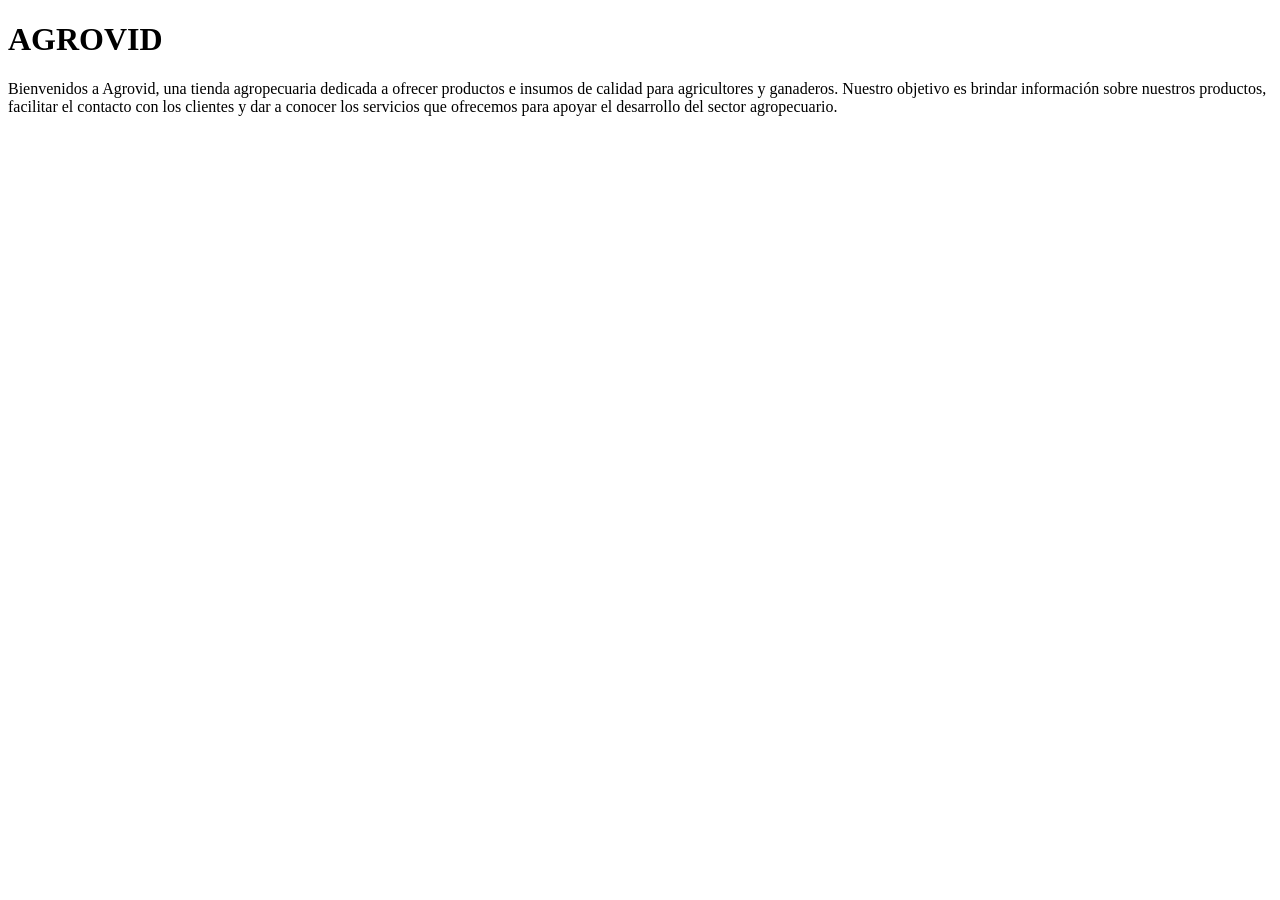
==== index.html @ 2a8fb0fc "Add files via upload commit" ====
<!DOCTYPE html>
<html lang="es">
<head>
    <meta charset="UTF-8">
    <meta name="viewport" content="width=device-width, initial-scale=1.0">
    <title>Agrovid</title>
    <link rel="stylesheet" href="style.css">
</head>
<body>

    <h1>AGROVID</h1>

    <p>
        Bienvenidos a Agrovid, una tienda agropecuaria dedicada a ofrecer productos
        e insumos de calidad para agricultores y ganaderos. Nuestro objetivo es
        brindar información sobre nuestros productos, facilitar el contacto con los
        clientes y dar a conocer los servicios que ofrecemos para apoyar el
        desarrollo del sector agropecuario.
    </p>

</body>
</html>
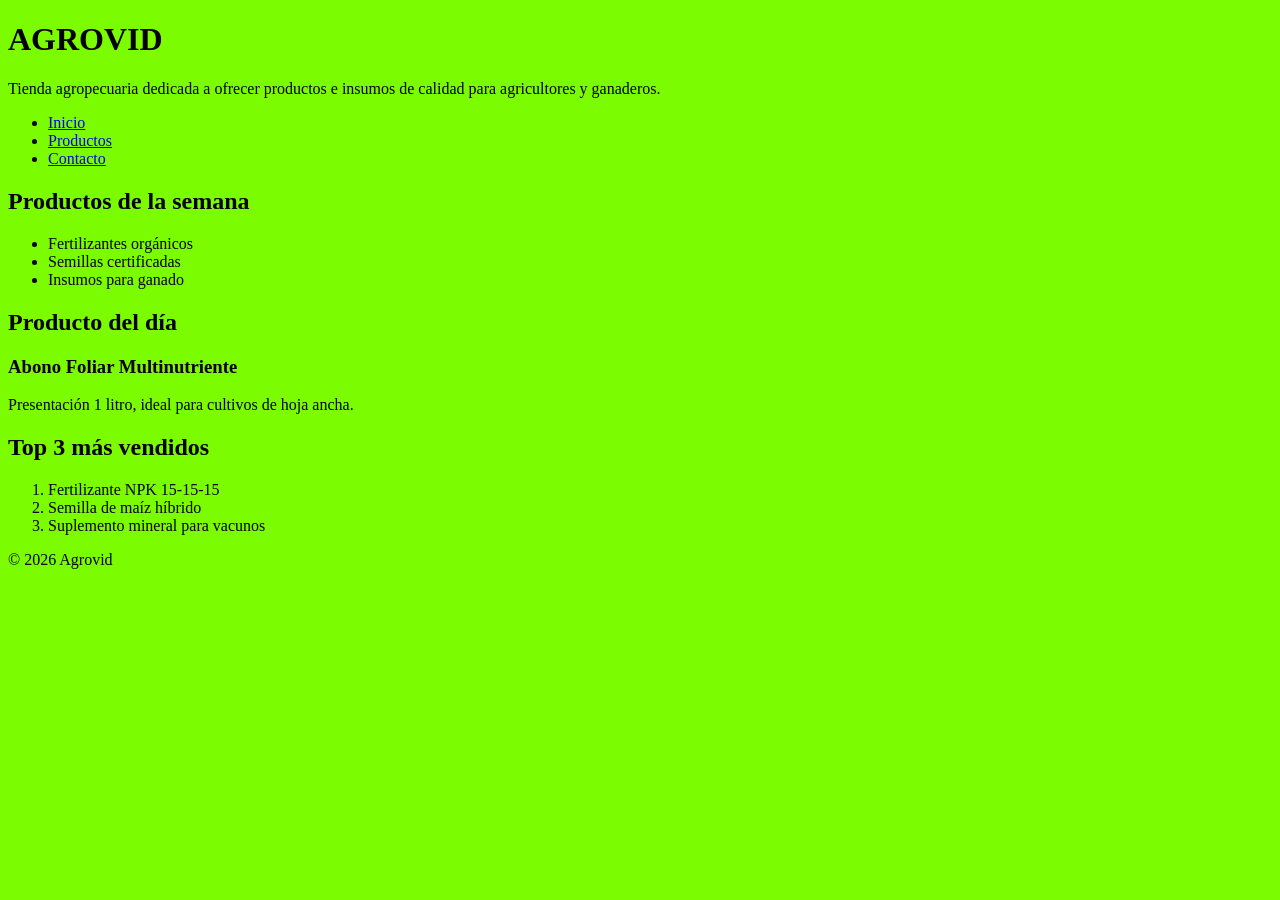
==== commit cb7ef873: "Agrego estructura semántica en HTML" ====
--- a/index.html
+++ b/index.html
@@ -8,15 +8,48 @@
 </head>
 <body>
 
-    <h1>AGROVID</h1>
+    <header>
+        <h1>AGROVID</h1>
+        <p>Tienda agropecuaria dedicada a ofrecer productos e insumos de calidad para agricultores y ganaderos.</p>
+    </header>
 
-    <p>
-        Bienvenidos a Agrovid, una tienda agropecuaria dedicada a ofrecer productos
-        e insumos de calidad para agricultores y ganaderos. Nuestro objetivo es
-        brindar información sobre nuestros productos, facilitar el contacto con los
-        clientes y dar a conocer los servicios que ofrecemos para apoyar el
-        desarrollo del sector agropecuario.
-    </p>
+    <nav>
+        <ul>
+            <li><a href="#inicio">Inicio</a></li>
+            <li><a href="#productos">Productos</a></li>
+            <li><a href="#contacto">Contacto</a></li>
+        </ul>
+    </nav>
+
+    <section id="productos">
+        <h2>Productos de la semana</h2>
+        <ul>
+            <li>Fertilizantes orgánicos</li>
+            <li>Semillas certificadas</li>
+            <li>Insumos para ganado</li>
+        </ul>
+    </section>
+
+    <section>
+        <h2>Producto del día</h2>
+        <article>
+            <h3>Abono Foliar Multinutriente</h3>
+            <p>Presentación 1 litro, ideal para cultivos de hoja ancha.</p>
+        </article>
+    </section>
+
+    <section>
+        <h2>Top 3 más vendidos</h2>
+        <ol>
+            <li>Fertilizante NPK 15-15-15</li>
+            <li>Semilla de maíz híbrido</li>
+            <li>Suplemento mineral para vacunos</li>
+        </ol>
+    </section>
+
+    <footer>
+        <p>&copy; 2026 Agrovid</p>
+    </footer>
 
 </body>
 </html>
--- a/style.css
+++ b/style.css
@@ -0,0 +1,3 @@
+body {
+    background-color: #7CFC00;
+}
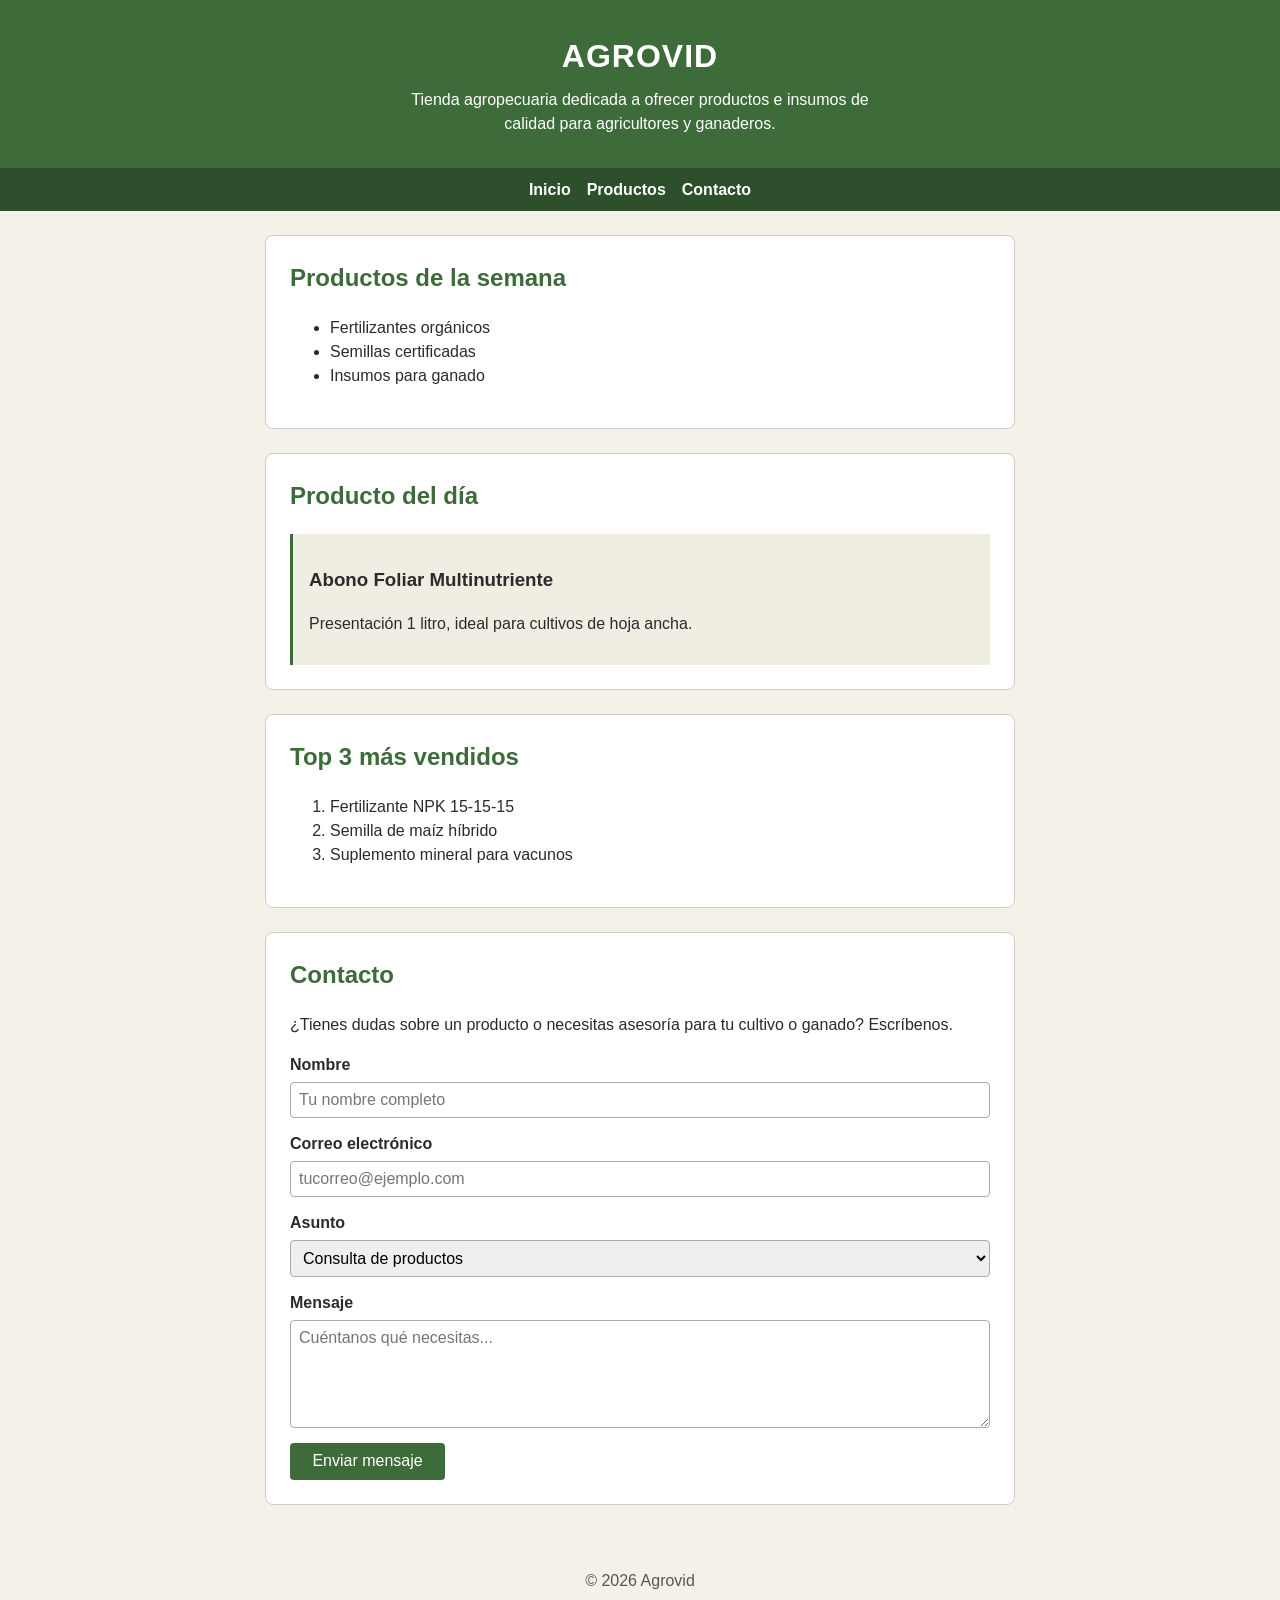
==== commit 11af390e: "Estilo" ====
--- a/index.html
+++ b/index.html
@@ -47,9 +47,42 @@
         </ol>
     </section>
 
+    <section id="contacto">
+        <h2>Contacto</h2>
+        <p class="section-intro">¿Tienes dudas sobre un producto o necesitas asesoría para tu cultivo o ganado? Escríbenos.</p>
+        <form action="#" method="post">
+            <div class="campo">
+                <label for="nombre">Nombre</label>
+                <input type="text" id="nombre" name="nombre" placeholder="Tu nombre completo" required>
+            </div>
+
+            <div class="campo">
+                <label for="email">Correo electrónico</label>
+                <input type="email" id="email" name="email" placeholder="tucorreo@ejemplo.com" required>
+            </div>
+
+            <div class="campo">
+                <label for="asunto">Asunto</label>
+                <select id="asunto" name="asunto">
+                    <option value="productos">Consulta de productos</option>
+                    <option value="pedido">Estado de un pedido</option>
+                    <option value="asesoria">Asesoría agropecuaria</option>
+                    <option value="otro">Otro</option>
+                </select>
+            </div>
+
+            <div class="campo">
+                <label for="mensaje">Mensaje</label>
+                <textarea id="mensaje" name="mensaje" rows="5" placeholder="Cuéntanos qué necesitas..." required></textarea>
+            </div>
+
+            <button type="submit">Enviar mensaje</button>
+        </form>
+    </section>
+
     <footer>
         <p>&copy; 2026 Agrovid</p>
     </footer>
 
 </body>
-</html>+</html>
--- a/style.css
+++ b/style.css
@@ -1,3 +1,126 @@
 body {
-    background-color: #7CFC00;
-}+  margin: 0;
+  background-color: #F4F1E8;
+  color: #2B2B2B;
+  font-family: Arial, sans-serif;
+  line-height: 1.5;
+}
+
+/* ---------- Header ---------- */
+
+header {
+  background-color: #3E6B3A;
+  color: #FFFFFF;
+  text-align: center;
+  padding: 2rem 1rem;
+}
+
+header h1 {
+  margin: 0 0 0.5rem;
+  letter-spacing: 1px;
+}
+
+header p {
+  margin: 0 auto;
+  max-width: 500px;
+}
+
+/* ---------- Nav ---------- */
+
+nav {
+  background-color: #2E4F2B;
+  padding: 0.6rem;
+}
+
+nav ul {
+  list-style: none;
+  display: flex;
+  justify-content: center;
+  gap: 1rem;
+  margin: 0;
+  padding: 0;
+}
+
+nav a {
+  color: #FFFFFF;
+  text-decoration: none;
+  font-weight: bold;
+}
+
+nav a:hover {
+  text-decoration: underline;
+}
+
+/* ---------- Section cards ---------- */
+
+section {
+  max-width: 700px;
+  margin: 1.5rem auto;
+  padding: 1.5rem;
+  background-color: #FFFFFF;
+  border: 1px solid #CCC;
+  border-radius: 8px;
+}
+
+section h2 {
+  margin-top: 0;
+  color: #3E6B3A;
+}
+
+article {
+  background-color: #F0EEE3;
+  border-left: 3px solid #3E6B3A;
+  padding: 0.8rem 1rem;
+  margin-top: 0.8rem;
+}
+
+/* ---------- Contact form ---------- */
+
+form {
+  display: flex;
+  flex-direction: column;
+  gap: 0.9rem;
+}
+
+.campo {
+  display: flex;
+  flex-direction: column;
+  gap: 0.3rem;
+}
+
+label {
+  font-weight: bold;
+}
+
+input,
+select,
+textarea {
+  font-family: Arial, sans-serif;
+  font-size: 1rem;
+  padding: 0.5rem;
+  border: 1px solid #AAA;
+  border-radius: 4px;
+}
+
+button[type="submit"] {
+  align-self: flex-start;
+  background-color: #3E6B3A;
+  color: #FFFFFF;
+  font-size: 1rem;
+  padding: 0.6rem 1.4rem;
+  border: none;
+  border-radius: 4px;
+  cursor: pointer;
+}
+
+button[type="submit"]:hover {
+  background-color: #2E4F2B;
+}
+
+/* ---------- Footer ---------- */
+
+footer {
+  text-align: center;
+  color: #555;
+  padding: 1.5rem 1rem;
+}
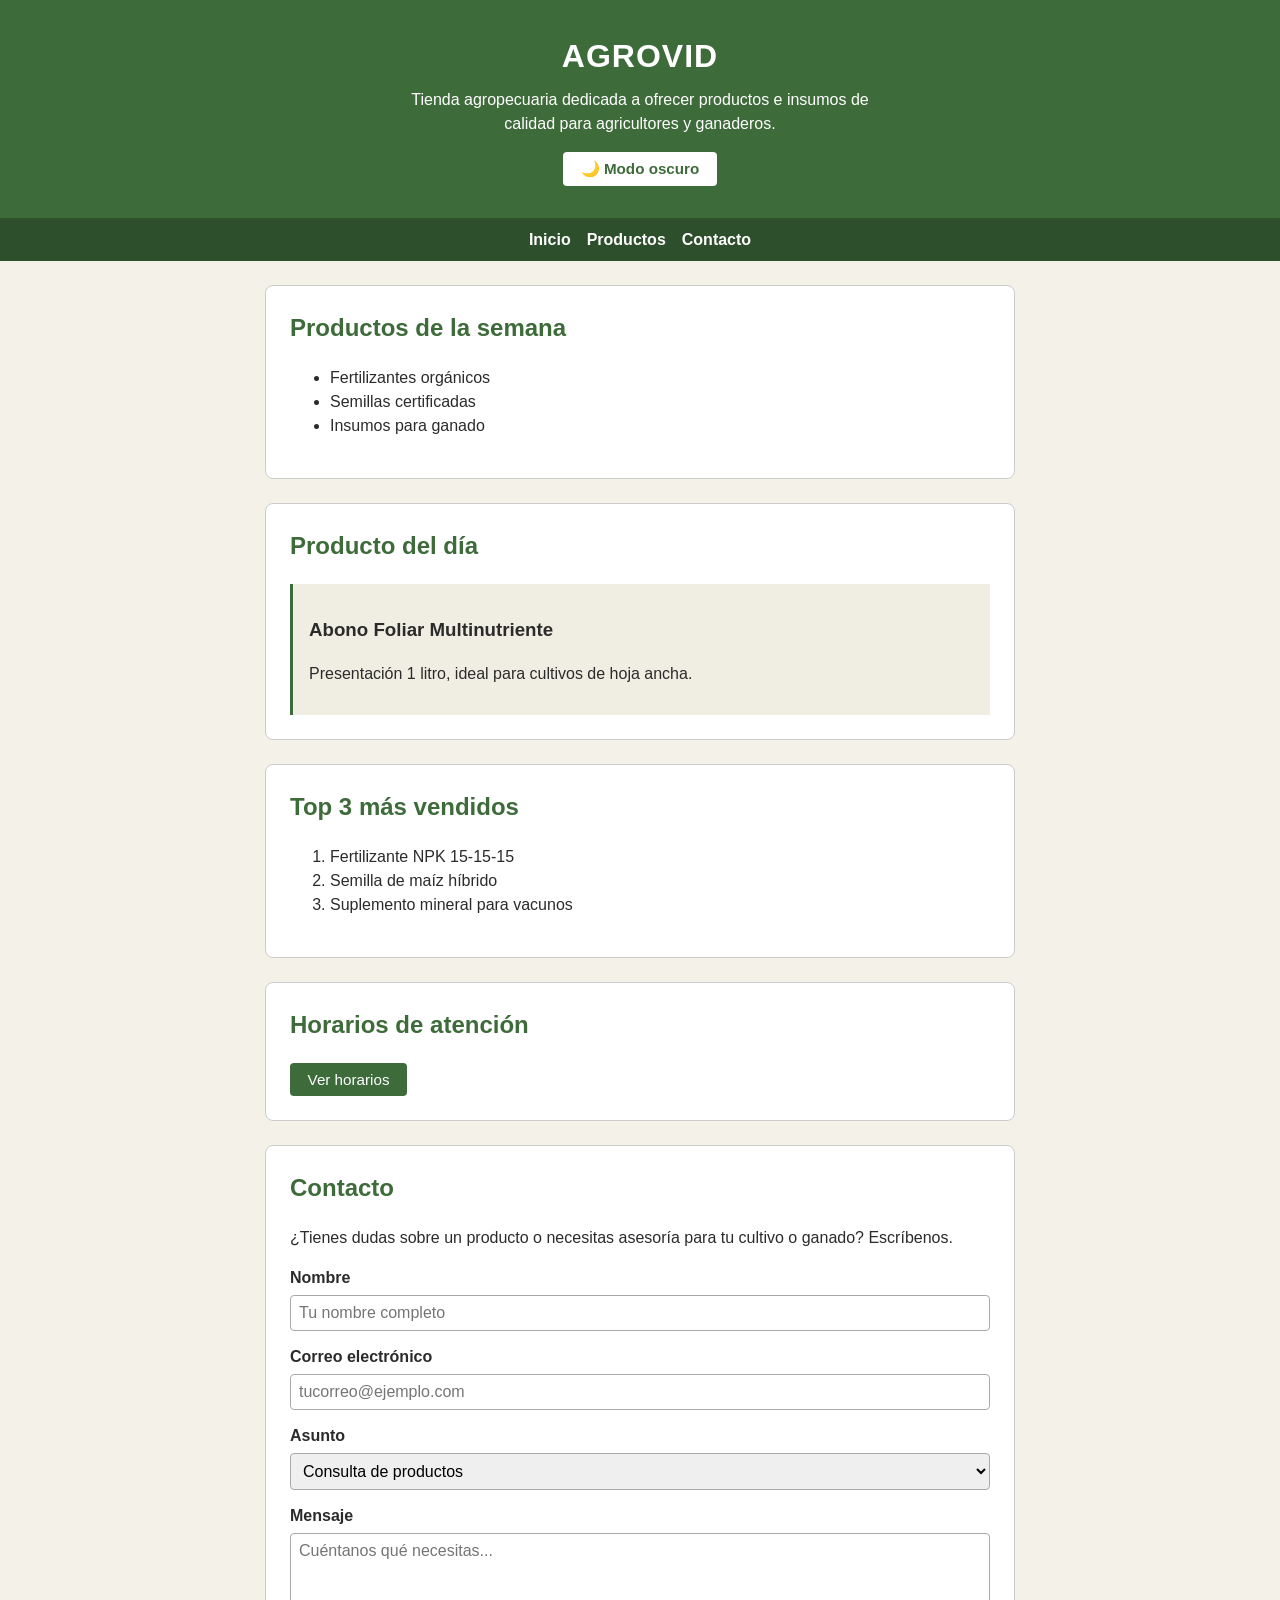
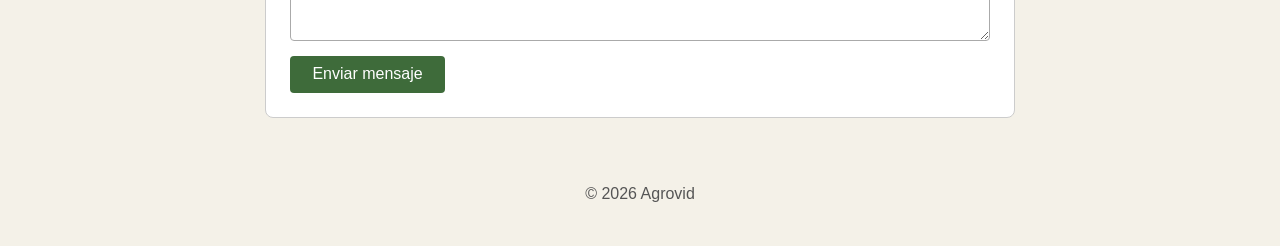
==== commit f06a8113: "Agrega modo oscuro y toggle de horarios con JavaScript" ====
--- a/index.html
+++ b/index.html
@@ -4,13 +4,14 @@
     <meta charset="UTF-8">
     <meta name="viewport" content="width=device-width, initial-scale=1.0">
     <title>Agrovid</title>
-    <link rel="stylesheet" href="style.css">
+    <link rel="stylesheet" href="styles.css">
 </head>
 <body>
 
     <header>
         <h1>AGROVID</h1>
         <p>Tienda agropecuaria dedicada a ofrecer productos e insumos de calidad para agricultores y ganaderos.</p>
+        <button id="btn-tema">🌙 Modo oscuro</button>
     </header>
 
     <nav>
@@ -45,6 +46,16 @@
             <li>Semilla de maíz híbrido</li>
             <li>Suplemento mineral para vacunos</li>
         </ol>
+    </section>
+
+    <section id="horarios">
+        <h2>Horarios de atención</h2>
+        <button id="btn-horarios">Ver horarios</button>
+        <div id="lista-horarios" class="oculto">
+            <p>Lunes a viernes: 8:00 a.m. – 6:00 p.m.</p>
+            <p>Sábados: 8:00 a.m. – 1:00 p.m.</p>
+            <p>Domingos: cerrado</p>
+        </div>
     </section>
 
     <section id="contacto">
@@ -84,5 +95,6 @@
         <p>&copy; 2026 Agrovid</p>
     </footer>
 
+    <script src="script.js"></script>
 </body>
-</html>
+</html>
--- a/styles.css
+++ b/styles.css
@@ -0,0 +1,239 @@
+body {
+  margin: 0;
+  background-color: #F4F1E8;
+  color: #2B2B2B;
+  font-family: Arial, sans-serif;
+  line-height: 1.5;
+}
+
+/* ---------- Header ---------- */
+
+header {
+  background-color: #3E6B3A;
+  color: #FFFFFF;
+  text-align: center;
+  padding: 2rem 1rem;
+}
+
+header h1 {
+  margin: 0 0 0.5rem;
+  letter-spacing: 1px;
+}
+
+header p {
+  margin: 0 auto;
+  max-width: 500px;
+}
+
+#btn-tema {
+  margin-top: 1rem;
+  background-color: #FFFFFF;
+  color: #3E6B3A;
+  border: none;
+  padding: 0.5rem 1.1rem;
+  border-radius: 4px;
+  font-weight: bold;
+  font-size: 0.95rem;
+  cursor: pointer;
+}
+
+#btn-tema:hover {
+  background-color: #EAEAEA;
+}
+
+/* ---------- Nav ---------- */
+
+nav {
+  background-color: #2E4F2B;
+  padding: 0.6rem;
+}
+
+nav ul {
+  list-style: none;
+  display: flex;
+  justify-content: center;
+  gap: 1rem;
+  margin: 0;
+  padding: 0;
+}
+
+nav a {
+  color: #FFFFFF;
+  text-decoration: none;
+  font-weight: bold;
+}
+
+nav a:hover {
+  text-decoration: underline;
+}
+
+/* ---------- Section cards ---------- */
+
+section {
+  max-width: 700px;
+  margin: 1.5rem auto;
+  padding: 1.5rem;
+  background-color: #FFFFFF;
+  border: 1px solid #CCC;
+  border-radius: 8px;
+}
+
+section h2 {
+  margin-top: 0;
+  color: #3E6B3A;
+}
+
+article {
+  background-color: #F0EEE3;
+  border-left: 3px solid #3E6B3A;
+  padding: 0.8rem 1rem;
+  margin-top: 0.8rem;
+}
+
+/* ---------- Horarios ---------- */
+
+#btn-horarios {
+  background-color: #3E6B3A;
+  color: #FFFFFF;
+  border: none;
+  padding: 0.5rem 1.1rem;
+  border-radius: 4px;
+  cursor: pointer;
+  font-size: 0.95rem;
+}
+
+#btn-horarios:hover {
+  background-color: #2E4F2B;
+}
+
+#lista-horarios {
+  margin-top: 0.9rem;
+  background-color: #F0EEE3;
+  border-left: 3px solid #3E6B3A;
+  padding: 0.8rem 1rem;
+}
+
+.oculto {
+  display: none;
+}
+
+/* ---------- Contact form ---------- */
+
+form {
+  display: flex;
+  flex-direction: column;
+  gap: 0.9rem;
+}
+
+.campo {
+  display: flex;
+  flex-direction: column;
+  gap: 0.3rem;
+}
+
+label {
+  font-weight: bold;
+}
+
+input,
+select,
+textarea {
+  font-family: Arial, sans-serif;
+  font-size: 1rem;
+  padding: 0.5rem;
+  border: 1px solid #AAA;
+  border-radius: 4px;
+}
+
+button[type="submit"] {
+  align-self: flex-start;
+  background-color: #3E6B3A;
+  color: #FFFFFF;
+  font-size: 1rem;
+  padding: 0.6rem 1.4rem;
+  border: none;
+  border-radius: 4px;
+  cursor: pointer;
+}
+
+button[type="submit"]:hover {
+  background-color: #2E4F2B;
+}
+
+/* ---------- Footer ---------- */
+
+footer {
+  text-align: center;
+  color: #555;
+  padding: 1.5rem 1rem;
+}
+
+/* ---------- Móvil ---------- */
+
+@media (max-width: 600px) {
+  nav ul {
+    flex-direction: column;
+    align-items: center;
+  }
+
+  header {
+    padding: 1.5rem 1rem;
+  }
+
+  section {
+    margin: 1rem auto;
+    padding: 1rem;
+  }
+}
+
+/* ---------- Modo oscuro ---------- */
+
+body.oscuro {
+  background-color: #1B1B1B;
+  color: #F0EEE3;
+}
+
+body.oscuro header {
+  background-color: #1F3320;
+}
+
+body.oscuro #btn-tema {
+  background-color: #F0EEE3;
+  color: #1F3320;
+}
+
+body.oscuro #btn-tema:hover {
+  background-color: #D8D5C8;
+}
+
+body.oscuro nav {
+  background-color: #142016;
+}
+
+body.oscuro section {
+  background-color: #2A2A2A;
+  color: #F0EEE3;
+  border-color: #444;
+}
+
+body.oscuro section h2 {
+  color: #6FAE6A;
+}
+
+body.oscuro article,
+body.oscuro #lista-horarios {
+  background-color: #333333;
+  border-left-color: #6FAE6A;
+}
+
+body.oscuro input,
+body.oscuro select,
+body.oscuro textarea {
+  background-color: #3A3A3A;
+  color: #F0EEE3;
+  border-color: #666;
+}
+
+body.oscuro footer {
+  color: #CCC;
+}
